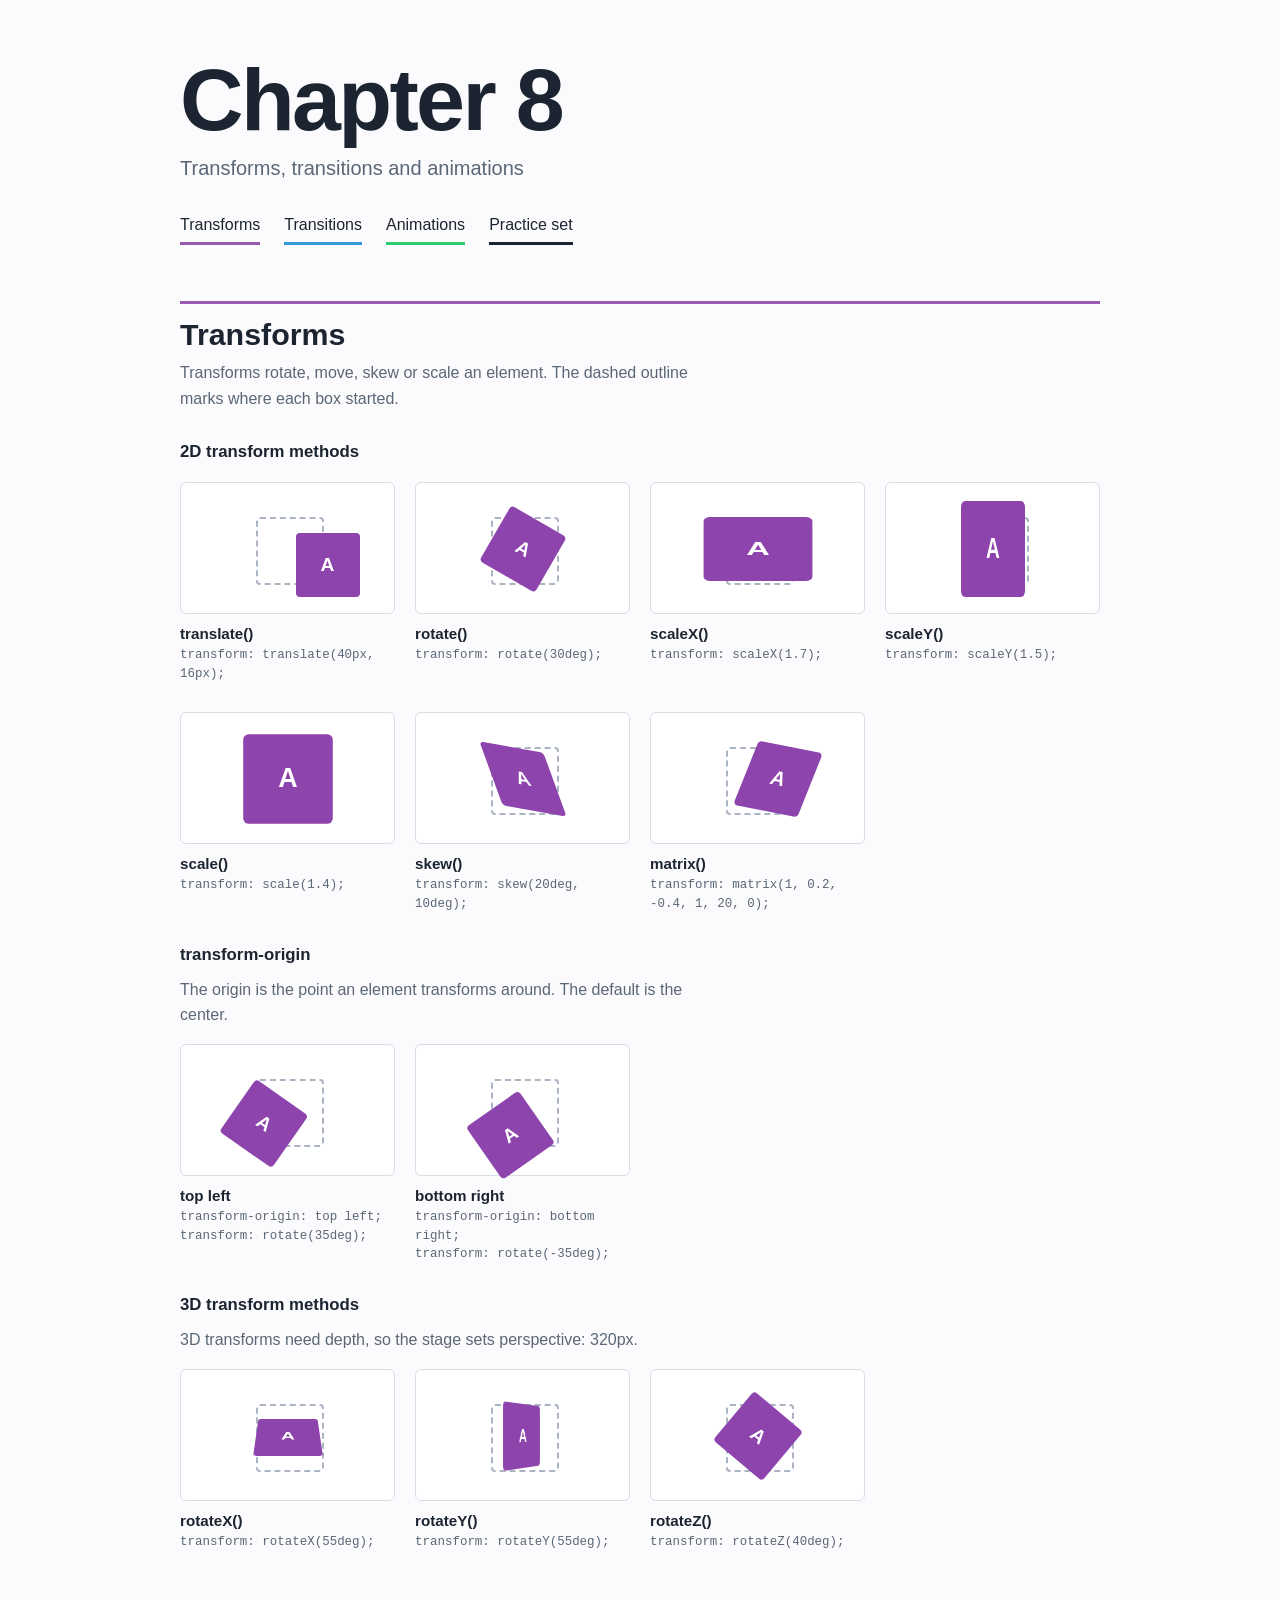
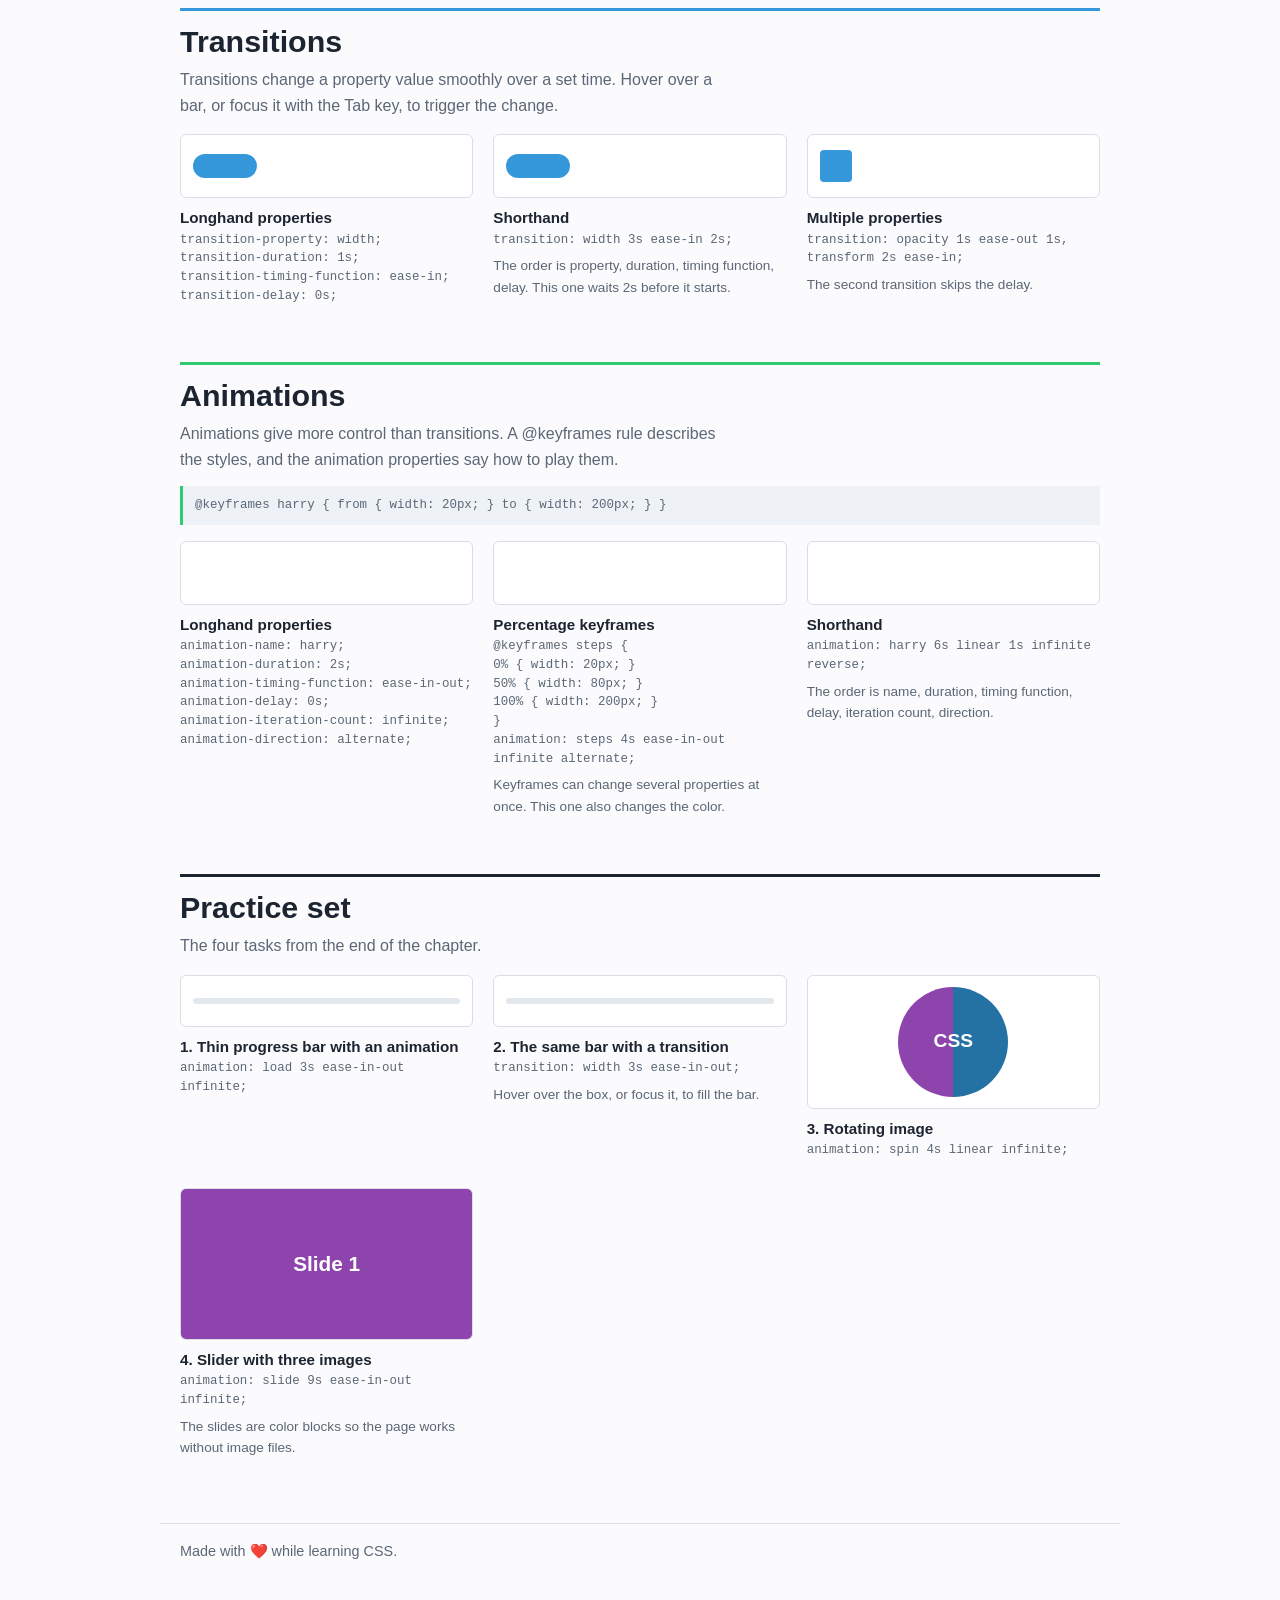
==== 2D-Transfromartion-css/index.html @ 7d5d4df5 "add" ====
<!DOCTYPE html>
<html lang="en">
<head>
  <meta charset="UTF-8">
  <meta name="viewport" content="width=device-width, initial-scale=1.0">
  <title>Chapter 8: Transforms, Transitions and Animations</title>
  <link rel="stylesheet" href="style.css">
</head>
<body>

<header class="hero">
  <h1>Chapter 8</h1>
  <p class="subtitle">Transforms, transitions and animations</p>
  <nav aria-label="Sections">
    <a class="n-transform" href="#transforms">Transforms</a>
    <a class="n-transition" href="#transitions">Transitions</a>
    <a class="n-animation" href="#animations">Animations</a>
    <a href="#practice">Practice set</a>
  </nav>
</header>

<main>

  <!-- TRANSFORMS -->
  <section id="transforms">
    <h2>Transforms</h2>
    <p class="lead">Transforms rotate, move, skew or scale an element. The dashed outline marks where each box started.</p>

    <h3>2D transform methods</h3>
    <div class="specimens">
      <figure class="specimen">
        <div class="stage"><div class="box t-translate">A</div></div>
        <figcaption><strong>translate()</strong><code>transform: translate(40px, 16px);</code></figcaption>
      </figure>
      <figure class="specimen">
        <div class="stage"><div class="box t-rotate">A</div></div>
        <figcaption><strong>rotate()</strong><code>transform: rotate(30deg);</code></figcaption>
      </figure>
      <figure class="specimen">
        <div class="stage"><div class="box t-scalex">A</div></div>
        <figcaption><strong>scaleX()</strong><code>transform: scaleX(1.7);</code></figcaption>
      </figure>
      <figure class="specimen">
        <div class="stage"><div class="box t-scaley">A</div></div>
        <figcaption><strong>scaleY()</strong><code>transform: scaleY(1.5);</code></figcaption>
      </figure>
      <figure class="specimen">
        <div class="stage"><div class="box t-scale">A</div></div>
        <figcaption><strong>scale()</strong><code>transform: scale(1.4);</code></figcaption>
      </figure>
      <figure class="specimen">
        <div class="stage"><div class="box t-skew">A</div></div>
        <figcaption><strong>skew()</strong><code>transform: skew(20deg, 10deg);</code></figcaption>
      </figure>
      <figure class="specimen">
        <div class="stage"><div class="box t-matrix">A</div></div>
        <figcaption><strong>matrix()</strong><code>transform: matrix(1, 0.2, -0.4, 1, 20, 0);</code></figcaption>
      </figure>
    </div>

    <h3>transform-origin</h3>
    <p class="lead">The origin is the point an element transforms around. The default is the center.</p>
    <div class="specimens">
      <figure class="specimen">
        <div class="stage"><div class="box o-tl">A</div></div>
        <figcaption><strong>top left</strong><code>transform-origin: top left;<br>transform: rotate(35deg);</code></figcaption>
      </figure>
      <figure class="specimen">
        <div class="stage"><div class="box o-br">A</div></div>
        <figcaption><strong>bottom right</strong><code>transform-origin: bottom right;<br>transform: rotate(-35deg);</code></figcaption>
      </figure>
    </div>

    <h3>3D transform methods</h3>
    <p class="lead">3D transforms need depth, so the stage sets perspective: 320px.</p>
    <div class="specimens">
      <figure class="specimen">
        <div class="stage d3"><div class="box t-rx">A</div></div>
        <figcaption><strong>rotateX()</strong><code>transform: rotateX(55deg);</code></figcaption>
      </figure>
      <figure class="specimen">
        <div class="stage d3"><div class="box t-ry">A</div></div>
        <figcaption><strong>rotateY()</strong><code>transform: rotateY(55deg);</code></figcaption>
      </figure>
      <figure class="specimen">
        <div class="stage d3"><div class="box t-rz">A</div></div>
        <figcaption><strong>rotateZ()</strong><code>transform: rotateZ(40deg);</code></figcaption>
      </figure>
    </div>
  </section>

  <!-- TRANSITIONS -->
  <section id="transitions">
    <h2>Transitions</h2>
    <p class="lead">Transitions change a property value smoothly over a set time. Hover over a bar, or focus it with the Tab key, to trigger the change.</p>
    <div class="specimens wide">
      <figure class="specimen">
        <div class="lane" tabindex="0"><div class="slab tr-long"></div></div>
        <figcaption><strong>Longhand properties</strong><code>transition-property: width;<br>transition-duration: 1s;<br>transition-timing-function: ease-in;<br>transition-delay: 0s;</code></figcaption>
      </figure>
      <figure class="specimen">
        <div class="lane" tabindex="0"><div class="slab tr-short"></div></div>
        <figcaption><strong>Shorthand</strong><code>transition: width 3s ease-in 2s;</code><p class="hint">The order is property, duration, timing function, delay. This one waits 2s before it starts.</p></figcaption>
      </figure>
      <figure class="specimen">
        <div class="lane" tabindex="0"><div class="sq tr-multi"></div></div>
        <figcaption><strong>Multiple properties</strong><code>transition: opacity 1s ease-out 1s, transform 2s ease-in;</code><p class="hint">The second transition skips the delay.</p></figcaption>
      </figure>
    </div>
  </section>

  <!-- ANIMATIONS -->
  <section id="animations">
    <h2>Animations</h2>
    <p class="lead">Animations give more control than transitions. A @keyframes rule describes the styles, and the animation properties say how to play them.</p>
    <code class="defs">@keyframes harry { from { width: 20px; } to { width: 200px; } }</code>
    <div class="specimens wide">
      <figure class="specimen">
        <div class="lane"><div class="bar an-long"></div></div>
        <figcaption><strong>Longhand properties</strong><code>animation-name: harry;<br>animation-duration: 2s;<br>animation-timing-function: ease-in-out;<br>animation-delay: 0s;<br>animation-iteration-count: infinite;<br>animation-direction: alternate;</code></figcaption>
      </figure>
      <figure class="specimen">
        <div class="lane"><div class="bar an-steps"></div></div>
        <figcaption><strong>Percentage keyframes</strong><code>@keyframes steps {<br>0% { width: 20px; }<br>50% { width: 80px; }<br>100% { width: 200px; }<br>}<br>animation: steps 4s ease-in-out infinite alternate;</code><p class="hint">Keyframes can change several properties at once. This one also changes the color.</p></figcaption>
      </figure>
      <figure class="specimen">
        <div class="lane"><div class="bar an-short"></div></div>
        <figcaption><strong>Shorthand</strong><code>animation: harry 6s linear 1s infinite reverse;</code><p class="hint">The order is name, duration, timing function, delay, iteration count, direction.</p></figcaption>
      </figure>
    </div>
  </section>

  <!-- PRACTICE SET -->
  <section id="practice">
    <h2>Practice set</h2>
    <p class="lead">The four tasks from the end of the chapter.</p>
    <div class="specimens wide">
      <figure class="specimen">
        <div class="frame zone"><div class="progress p-anim"><span></span></div></div>
        <figcaption><strong>1. Thin progress bar with an animation</strong><code>animation: load 3s ease-in-out infinite;</code></figcaption>
      </figure>
      <figure class="specimen">
        <div class="frame zone" tabindex="0"><div class="progress p-trans"><span></span></div></div>
        <figcaption><strong>2. The same bar with a transition</strong><code>transition: width 3s ease-in-out;</code><p class="hint">Hover over the box, or focus it, to fill the bar.</p></figcaption>
      </figure>
      <figure class="specimen">
        <div class="frame"><div class="spin" role="img" aria-label="Rotating placeholder image">CSS</div></div>
        <figcaption><strong>3. Rotating image</strong><code>animation: spin 4s linear infinite;</code></figcaption>
      </figure>
      <figure class="specimen">
        <!-- To use real pictures, replace each slide with an img tag, for example: <img src="photo1.jpg" alt="Describe the picture"> -->
        <div class="slider"><div class="slides"><div>Slide 1</div><div>Slide 2</div><div>Slide 3</div></div></div>
        <figcaption><strong>4. Slider with three images</strong><code>animation: slide 9s ease-in-out infinite;</code><p class="hint">The slides are color blocks so the page works without image files.</p></figcaption>
      </figure>
    </div>
  </section>

</main>

<footer>
  <p>Made with ❤️ while learning CSS.</p>
</footer>

</body>
</html>
---- 2D-Transfromartion-css/style.css ----
/* Chapter 8 - Transforms, Transitions & Animations
   Colors follow the concept: purple = transforms, blue = transitions, green = animations. */

:root {
  --paper: #fbfbfd;
  --ink: #1b2430;
  --muted: #5b6776;
  --line: #d9dee6;
  --purple: #9b59b6;  --purple-deep: #8e44ad;
  --blue: #3498db;    --blue-deep: #2471a3;
  --green: #2ecc71;   --green-deep: #1e8449;
  --mono: ui-monospace, "SF Mono", Consolas, "Courier New", monospace;
}

* { margin: 0; padding: 0; box-sizing: border-box; }

html { scroll-behavior: smooth; }

body {
  font-family: "Segoe UI", "Helvetica Neue", Arial, sans-serif;
  color: var(--ink);
  background: var(--paper);
  line-height: 1.6;
}

/* page column */
main, .hero, footer { max-width: 960px; margin: 0 auto; padding-left: 20px; padding-right: 20px; }
.hero { padding-top: 56px; }

/* header */
h1 { font-size: clamp(3rem, 11vw, 5.5rem); line-height: 1; font-weight: 800; letter-spacing: -0.03em; }
.subtitle { margin-top: 8px; font-size: 1.25rem; color: var(--muted); }
nav { display: flex; flex-wrap: wrap; gap: 8px 24px; margin-top: 24px; }
nav a { color: var(--ink); text-decoration: none; padding: 4px 0; border-bottom: 3px solid var(--ink); }
.n-transform  { border-bottom-color: var(--purple); }
.n-transition { border-bottom-color: var(--blue); }
.n-animation  { border-bottom-color: var(--green); }

/* sections */
section { margin-top: 56px; }
h2 { padding-top: 12px; font-size: 1.9rem; line-height: 1.2; border-top: 3px solid var(--ink); }
#transforms h2  { border-top-color: var(--purple); }
#transitions h2 { border-top-color: var(--blue); }
#animations h2  { border-top-color: var(--green); }
h3 { margin: 28px 0 8px; font-size: 1.05rem; }
.lead { margin-top: 8px; max-width: 62ch; color: var(--muted); }

/* specimens: a demo plus its CSS */
.specimens { display: grid; grid-template-columns: repeat(auto-fill, minmax(200px, 1fr)); gap: 28px 20px; margin-top: 16px; }
.specimens.wide { grid-template-columns: repeat(auto-fill, minmax(270px, 1fr)); }
figcaption { margin-top: 8px; }
figcaption strong { display: block; font-size: 0.95rem; }
code { display: block; font: 0.78rem/1.5 var(--mono); color: var(--muted); overflow-wrap: anywhere; }
.hint { margin-top: 6px; font-size: 0.85rem; color: var(--muted); }
.defs { margin: 14px 0 0; padding: 10px 12px; border-left: 3px solid var(--green); background: #eef2f6; }

/* ---------- 1. TRANSFORMS ---------- */
.stage { position: relative; height: 132px; border: 1px solid var(--line); border-radius: 6px; background: #fff; }
.stage::before, .box { position: absolute; top: 34px; left: calc(50% - 32px); width: 64px; height: 64px; }
.stage::before { content: ""; border: 2px dashed #aab4c2; border-radius: 4px; }   /* the starting position */
.box { display: grid; place-items: center; border-radius: 4px; background: var(--purple-deep); color: #fff; font-size: 1.2rem; font-weight: 700; }
.d3 { perspective: 320px; }

.t-translate { transform: translate(40px, 16px); }
.t-rotate    { transform: rotate(30deg); }
.t-scalex    { transform: scaleX(1.7); }
.t-scaley    { transform: scaleY(1.5); }
.t-scale     { transform: scale(1.4); }
.t-skew      { transform: skew(20deg, 10deg); }
.t-matrix    { transform: matrix(1, 0.2, -0.4, 1, 20, 0); }
.o-tl        { transform-origin: top left;     transform: rotate(35deg); }
.o-br        { transform-origin: bottom right; transform: rotate(-35deg); }
.t-rx        { transform: rotateX(55deg); }
.t-ry        { transform: rotateY(55deg); }
.t-rz        { transform: rotateZ(40deg); }

/* ---------- 2. TRANSITIONS ---------- */
.lane { display: flex; align-items: center; height: 64px; padding: 0 12px; border: 1px solid var(--line); border-radius: 6px; background: #fff; overflow: hidden; }
.lane:focus-visible, .zone:focus-visible { outline: 3px solid var(--blue-deep); outline-offset: 2px; }
.slab { width: 64px; height: 24px; border-radius: 999px; background: var(--blue); }
.sq   { width: 32px; height: 32px; border-radius: 4px; background: var(--blue); }

.tr-long  { transition-property: width; transition-duration: 1s; transition-timing-function: ease-in; transition-delay: 0s; }
.tr-short { transition: width 3s ease-in 2s; }
.tr-multi { transition: opacity 1s ease-out 1s, transform 2s ease-in; }

.lane:is(:hover, :focus) .slab { width: 100%; }
.lane:is(:hover, :focus) .sq   { opacity: 0.25; transform: translateX(120px) rotate(180deg); }

/* ---------- 3. ANIMATIONS ---------- */
@keyframes harry { from { width: 20px; } to { width: 200px; } }
@keyframes steps {
  0%   { width: 20px;  background: #e74c3c; }
  50%  { width: 80px;  background: #f1c40f; }
  100% { width: 200px; background: var(--green); }
}

.bar { max-width: 100%; height: 24px; border-radius: 4px; background: var(--green); }
.an-long  { animation-name: harry; animation-duration: 2s; animation-timing-function: ease-in-out; animation-delay: 0s; animation-iteration-count: infinite; animation-direction: alternate; }
.an-steps { animation: steps 4s ease-in-out infinite alternate; }
.an-short { animation: harry 6s linear 1s infinite reverse; }

/* ---------- PRACTICE SET ---------- */
.frame { display: grid; place-items: center; padding: 11px; border: 1px solid var(--line); border-radius: 6px; background: #fff; }
.zone  { padding: 22px 12px; }
.progress { width: 100%; height: 6px; border-radius: 999px; background: #e3e8ef; overflow: hidden; }
.progress span { display: block; width: 0; height: 100%; border-radius: inherit; }
.p-anim span  { background: var(--green); animation: load 3s ease-in-out infinite; }
.p-trans span { background: var(--blue); transition: width 3s ease-in-out; }
.zone:is(:hover, :focus) .p-trans span { width: 100%; }
@keyframes load { from { width: 0; } to { width: 100%; } }

.spin { display: grid; place-items: center; width: 110px; height: 110px; border-radius: 50%; background: linear-gradient(90deg, var(--purple-deep) 50%, var(--blue-deep) 50%); color: #fff; font-size: 1.2rem; font-weight: 700; animation: spin 4s linear infinite; }
@keyframes spin { from { transform: rotate(0deg); } to { transform: rotate(360deg); } }

.slider { overflow: hidden; border: 1px solid var(--line); border-radius: 6px; }
.slides { display: flex; width: 300%; animation: slide 9s ease-in-out infinite; }
.slides > * { flex: 1; height: 150px; display: grid; place-items: center; object-fit: cover; color: #fff; font-size: 1.3rem; font-weight: 700; }
.slides > :nth-child(1) { background: var(--purple-deep); }
.slides > :nth-child(2) { background: var(--blue-deep); }
.slides > :nth-child(3) { background: var(--green-deep); }
@keyframes slide {
  0%, 28%  { transform: translateX(0); }
  33%, 61% { transform: translateX(-33.333%); }
  66%, 95% { transform: translateX(-66.666%); }
  100%     { transform: translateX(0); }
}

footer { margin-top: 64px; padding-top: 16px; padding-bottom: 40px; border-top: 1px solid var(--line); color: var(--muted); font-size: 0.9rem; }

/* respect reduced motion: loops play once instead of forever */
@media (prefers-reduced-motion: reduce) {
  *, *::before, *::after { animation-iteration-count: 1 !important; }
}
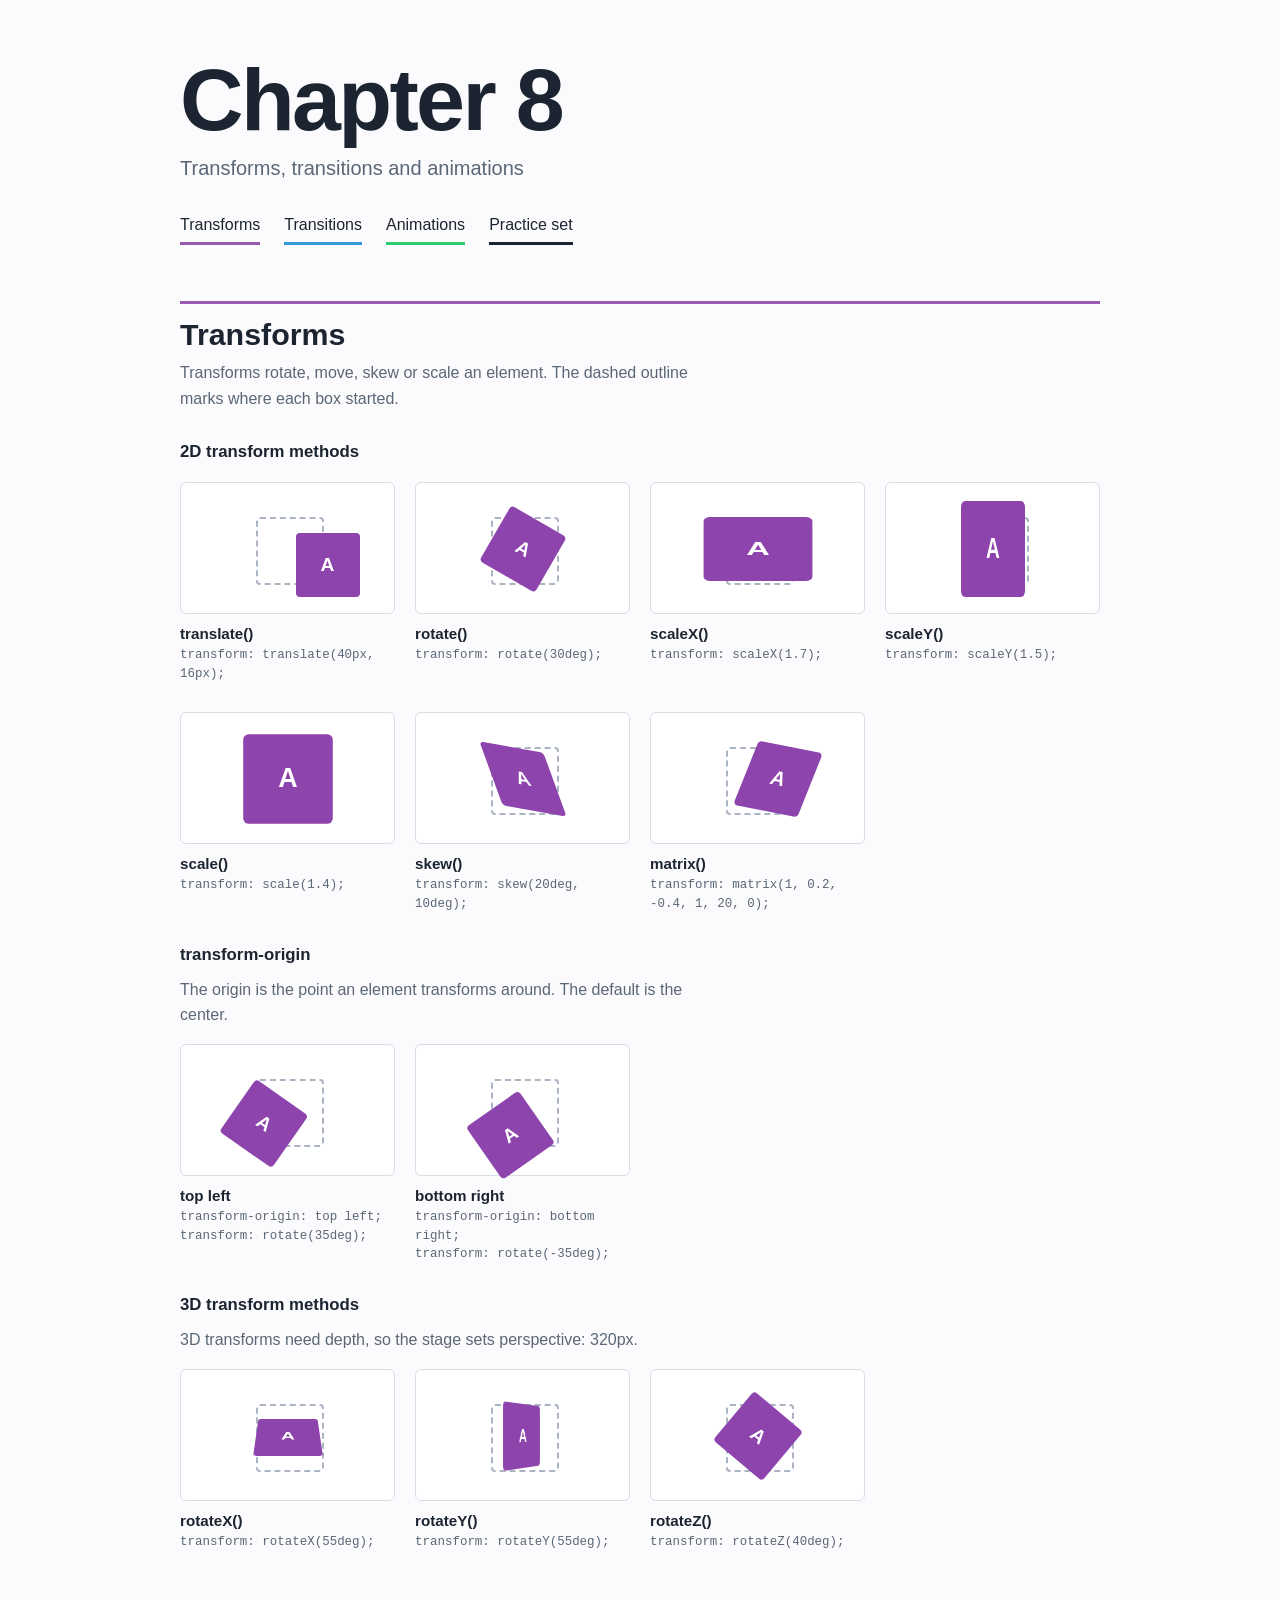
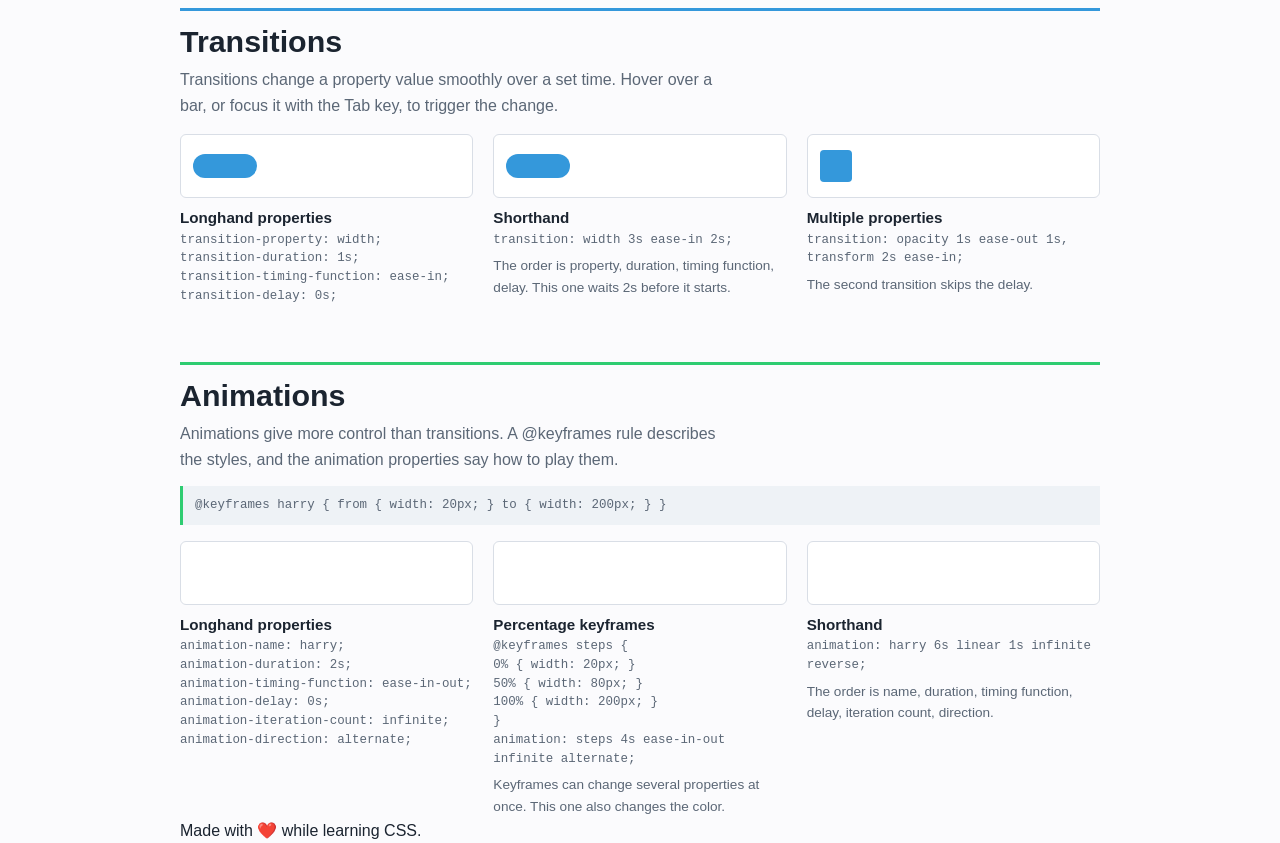
==== commit f7b3d8fe: "add" ====
--- a/2D-Transfromartion-css/index.html
+++ b/2D-Transfromartion-css/index.html
@@ -130,31 +130,6 @@
     </div>
   </section>
 
-  <!-- PRACTICE SET -->
-  <section id="practice">
-    <h2>Practice set</h2>
-    <p class="lead">The four tasks from the end of the chapter.</p>
-    <div class="specimens wide">
-      <figure class="specimen">
-        <div class="frame zone"><div class="progress p-anim"><span></span></div></div>
-        <figcaption><strong>1. Thin progress bar with an animation</strong><code>animation: load 3s ease-in-out infinite;</code></figcaption>
-      </figure>
-      <figure class="specimen">
-        <div class="frame zone" tabindex="0"><div class="progress p-trans"><span></span></div></div>
-        <figcaption><strong>2. The same bar with a transition</strong><code>transition: width 3s ease-in-out;</code><p class="hint">Hover over the box, or focus it, to fill the bar.</p></figcaption>
-      </figure>
-      <figure class="specimen">
-        <div class="frame"><div class="spin" role="img" aria-label="Rotating placeholder image">CSS</div></div>
-        <figcaption><strong>3. Rotating image</strong><code>animation: spin 4s linear infinite;</code></figcaption>
-      </figure>
-      <figure class="specimen">
-        <!-- To use real pictures, replace each slide with an img tag, for example: <img src="photo1.jpg" alt="Describe the picture"> -->
-        <div class="slider"><div class="slides"><div>Slide 1</div><div>Slide 2</div><div>Slide 3</div></div></div>
-        <figcaption><strong>4. Slider with three images</strong><code>animation: slide 9s ease-in-out infinite;</code><p class="hint">The slides are color blocks so the page works without image files.</p></figcaption>
-      </figure>
-    </div>
-  </section>
-
 </main>
 
 <footer>
--- a/2D-Transfromartion-css/style.css
+++ b/2D-Transfromartion-css/style.css
@@ -100,34 +100,6 @@
 .an-steps { animation: steps 4s ease-in-out infinite alternate; }
 .an-short { animation: harry 6s linear 1s infinite reverse; }
 
-/* ---------- PRACTICE SET ---------- */
-.frame { display: grid; place-items: center; padding: 11px; border: 1px solid var(--line); border-radius: 6px; background: #fff; }
-.zone  { padding: 22px 12px; }
-.progress { width: 100%; height: 6px; border-radius: 999px; background: #e3e8ef; overflow: hidden; }
-.progress span { display: block; width: 0; height: 100%; border-radius: inherit; }
-.p-anim span  { background: var(--green); animation: load 3s ease-in-out infinite; }
-.p-trans span { background: var(--blue); transition: width 3s ease-in-out; }
-.zone:is(:hover, :focus) .p-trans span { width: 100%; }
-@keyframes load { from { width: 0; } to { width: 100%; } }
-
-.spin { display: grid; place-items: center; width: 110px; height: 110px; border-radius: 50%; background: linear-gradient(90deg, var(--purple-deep) 50%, var(--blue-deep) 50%); color: #fff; font-size: 1.2rem; font-weight: 700; animation: spin 4s linear infinite; }
-@keyframes spin { from { transform: rotate(0deg); } to { transform: rotate(360deg); } }
-
-.slider { overflow: hidden; border: 1px solid var(--line); border-radius: 6px; }
-.slides { display: flex; width: 300%; animation: slide 9s ease-in-out infinite; }
-.slides > * { flex: 1; height: 150px; display: grid; place-items: center; object-fit: cover; color: #fff; font-size: 1.3rem; font-weight: 700; }
-.slides > :nth-child(1) { background: var(--purple-deep); }
-.slides > :nth-child(2) { background: var(--blue-deep); }
-.slides > :nth-child(3) { background: var(--green-deep); }
-@keyframes slide {
-  0%, 28%  { transform: translateX(0); }
-  33%, 61% { transform: translateX(-33.333%); }
-  66%, 95% { transform: translateX(-66.666%); }
-  100%     { transform: translateX(0); }
-}
-
-footer { margin-top: 64px; padding-top: 16px; padding-bottom: 40px; border-top: 1px solid var(--line); color: var(--muted); font-size: 0.9rem; }
-
 /* respect reduced motion: loops play once instead of forever */
 @media (prefers-reduced-motion: reduce) {
   *, *::before, *::after { animation-iteration-count: 1 !important; }
